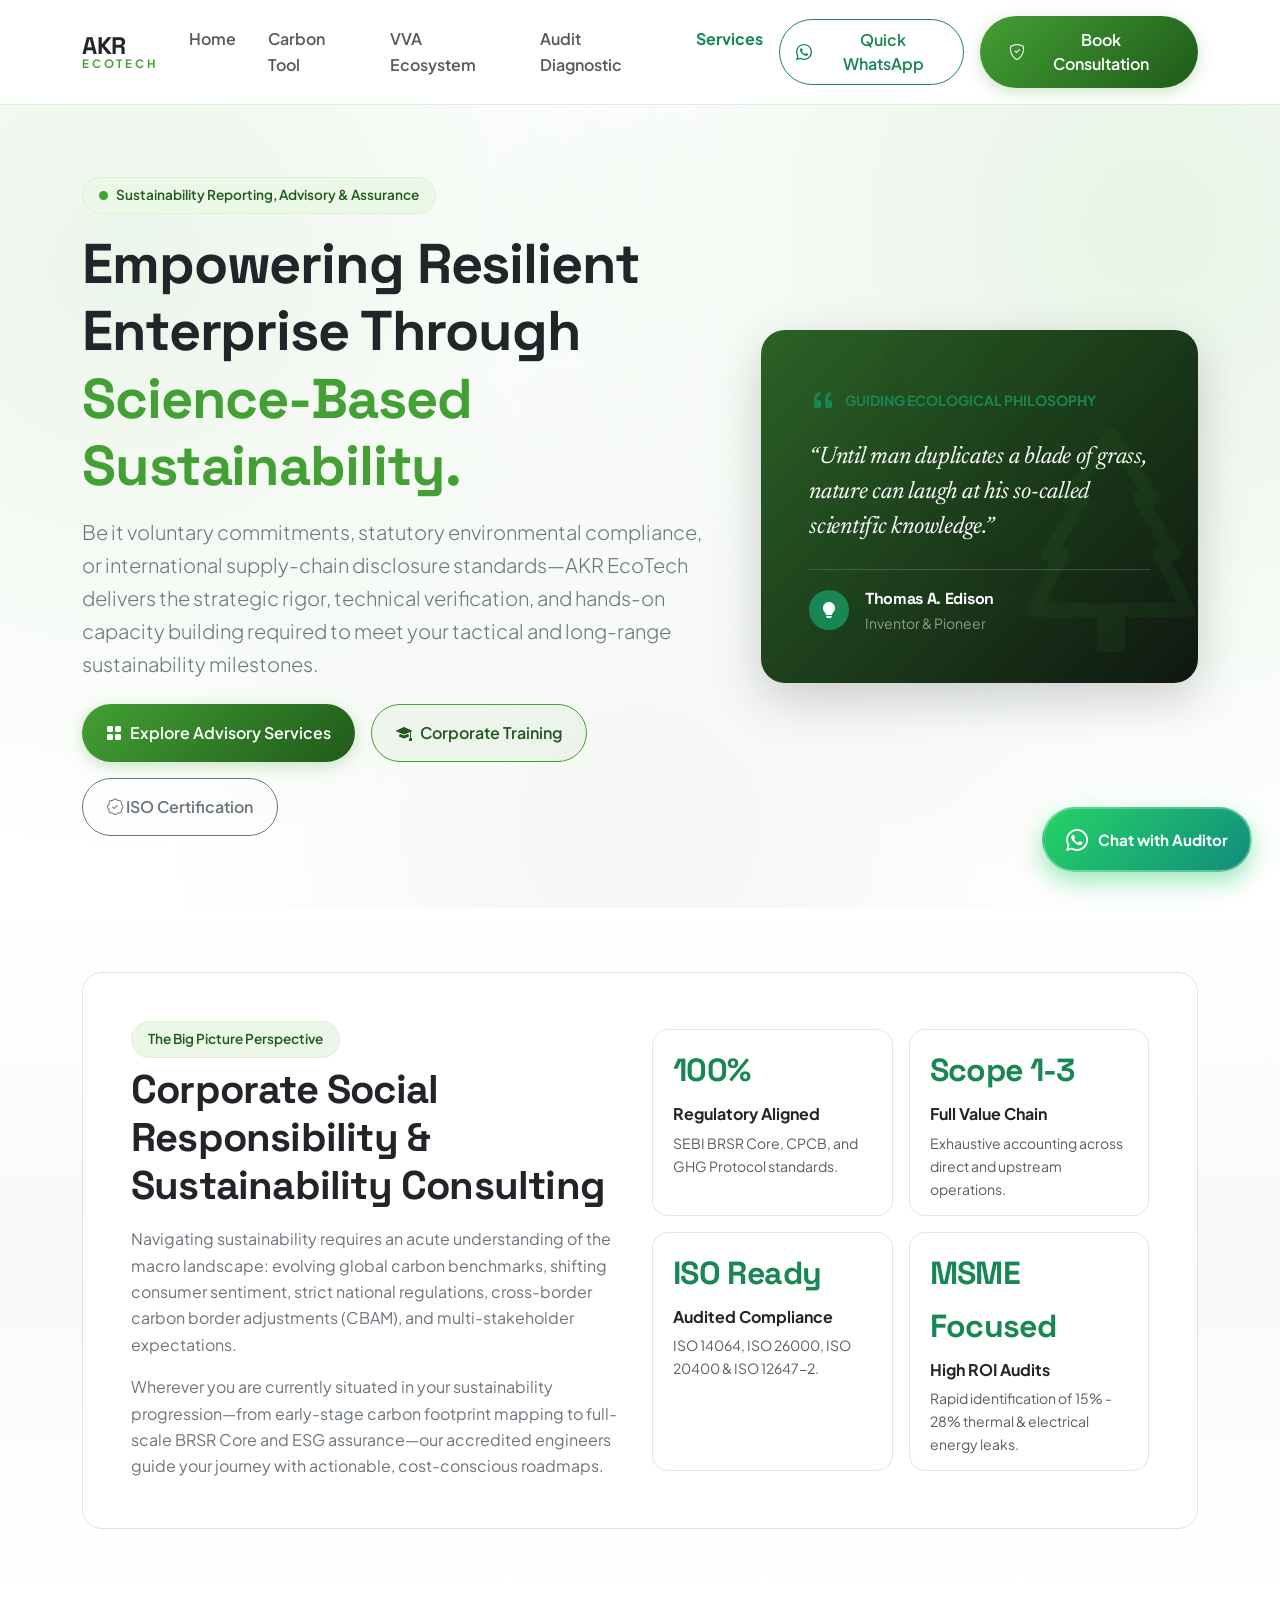
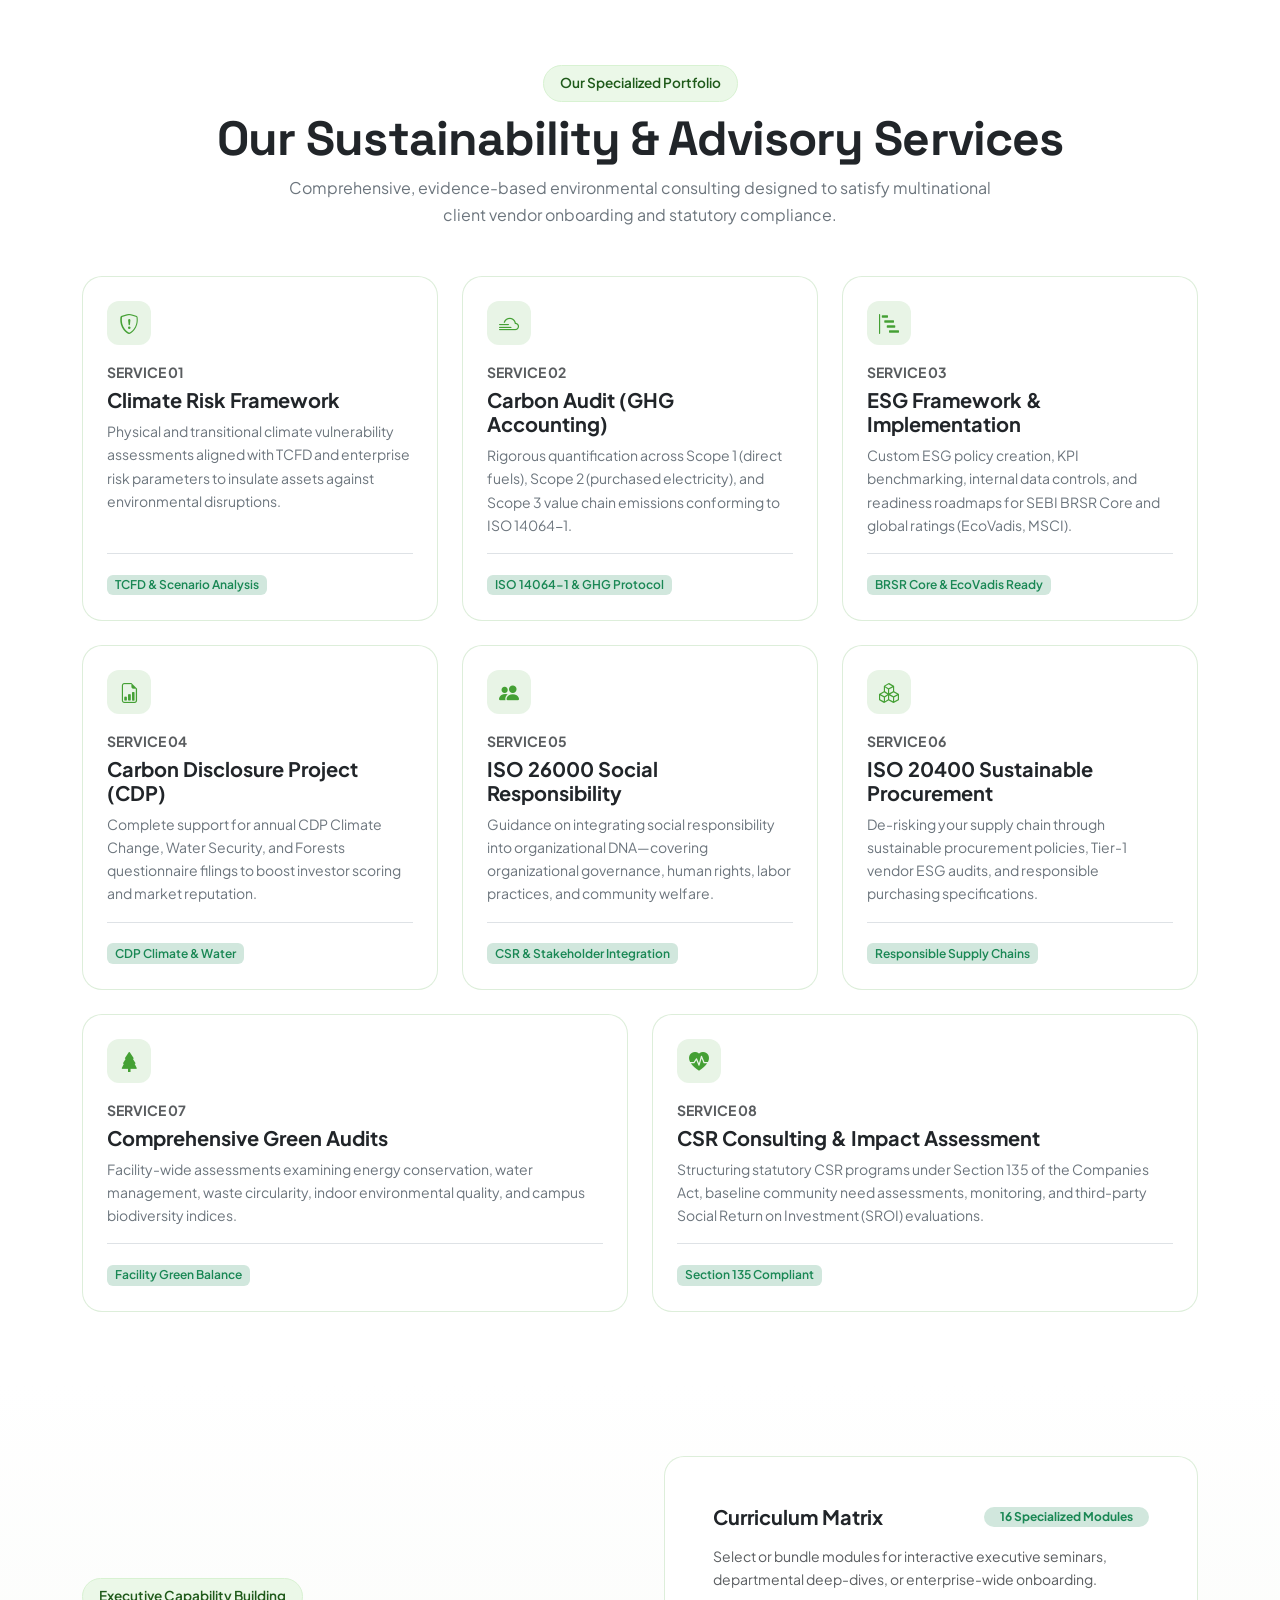
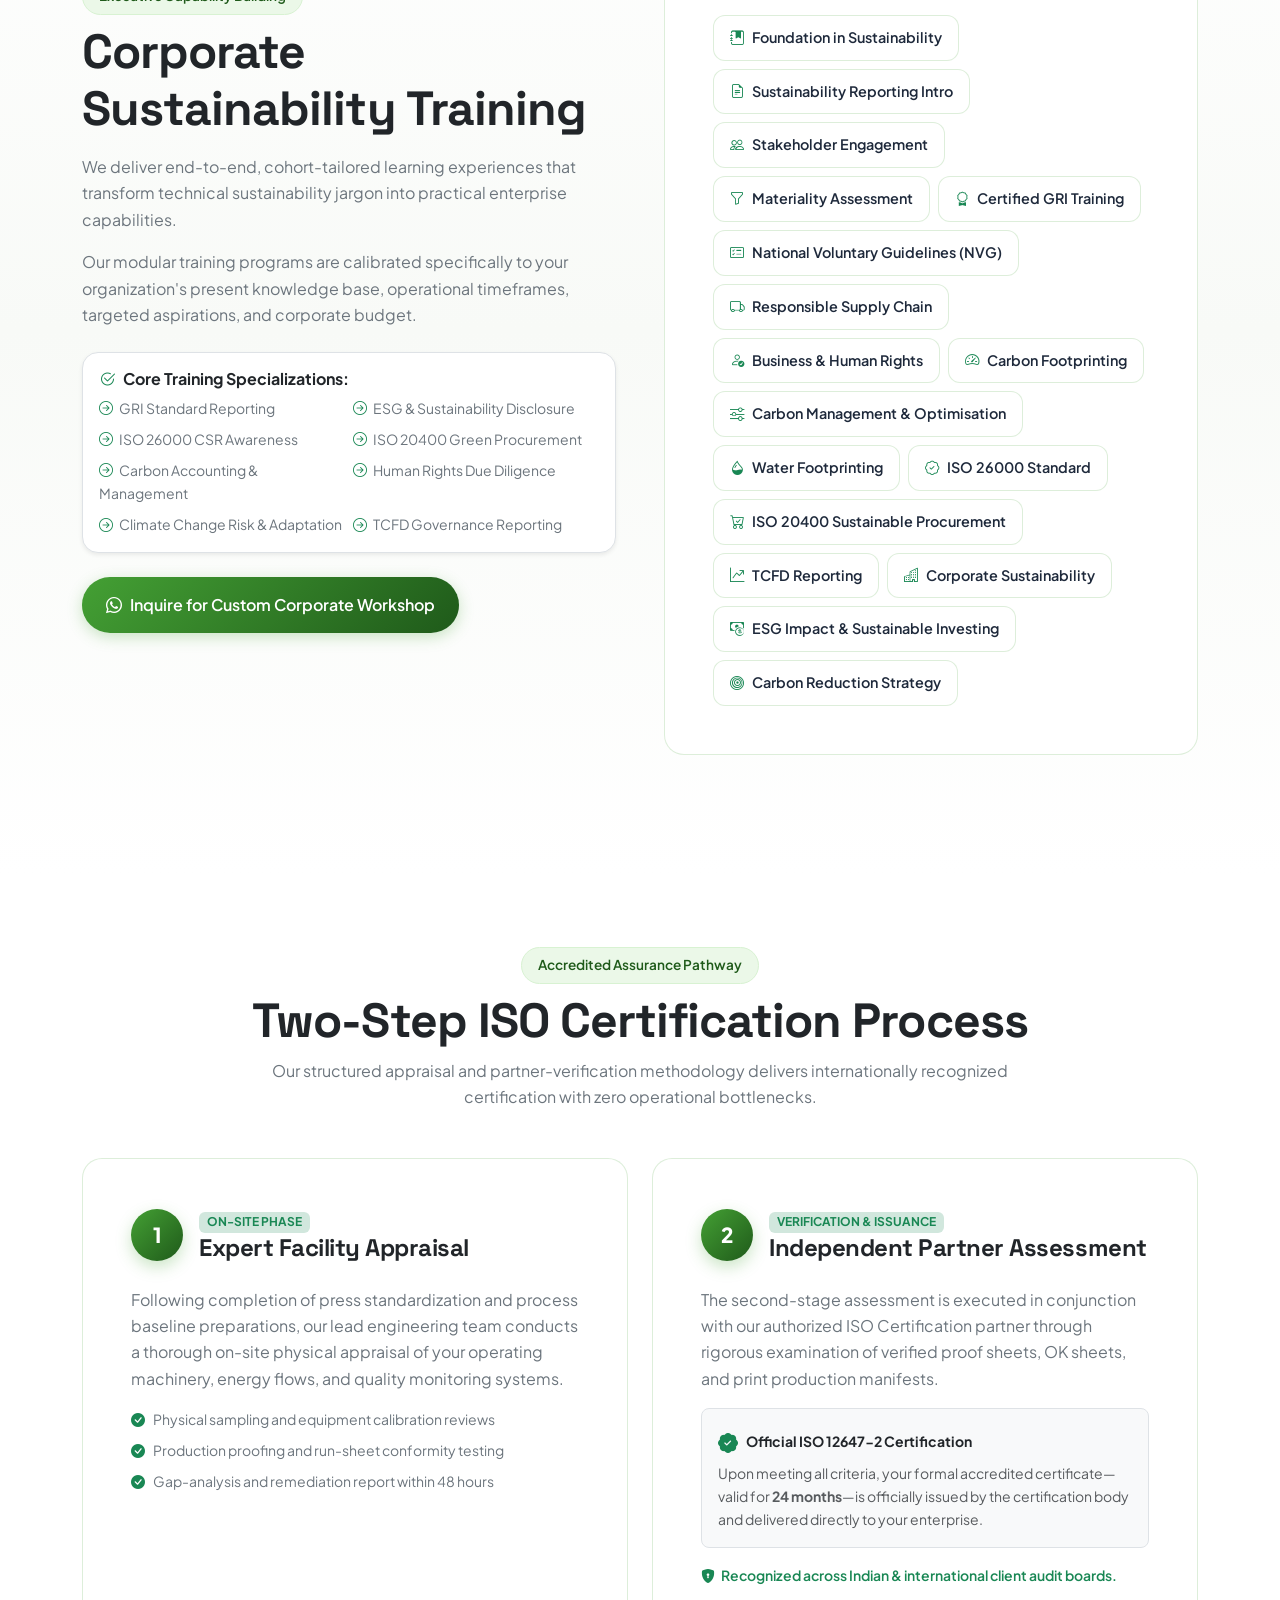
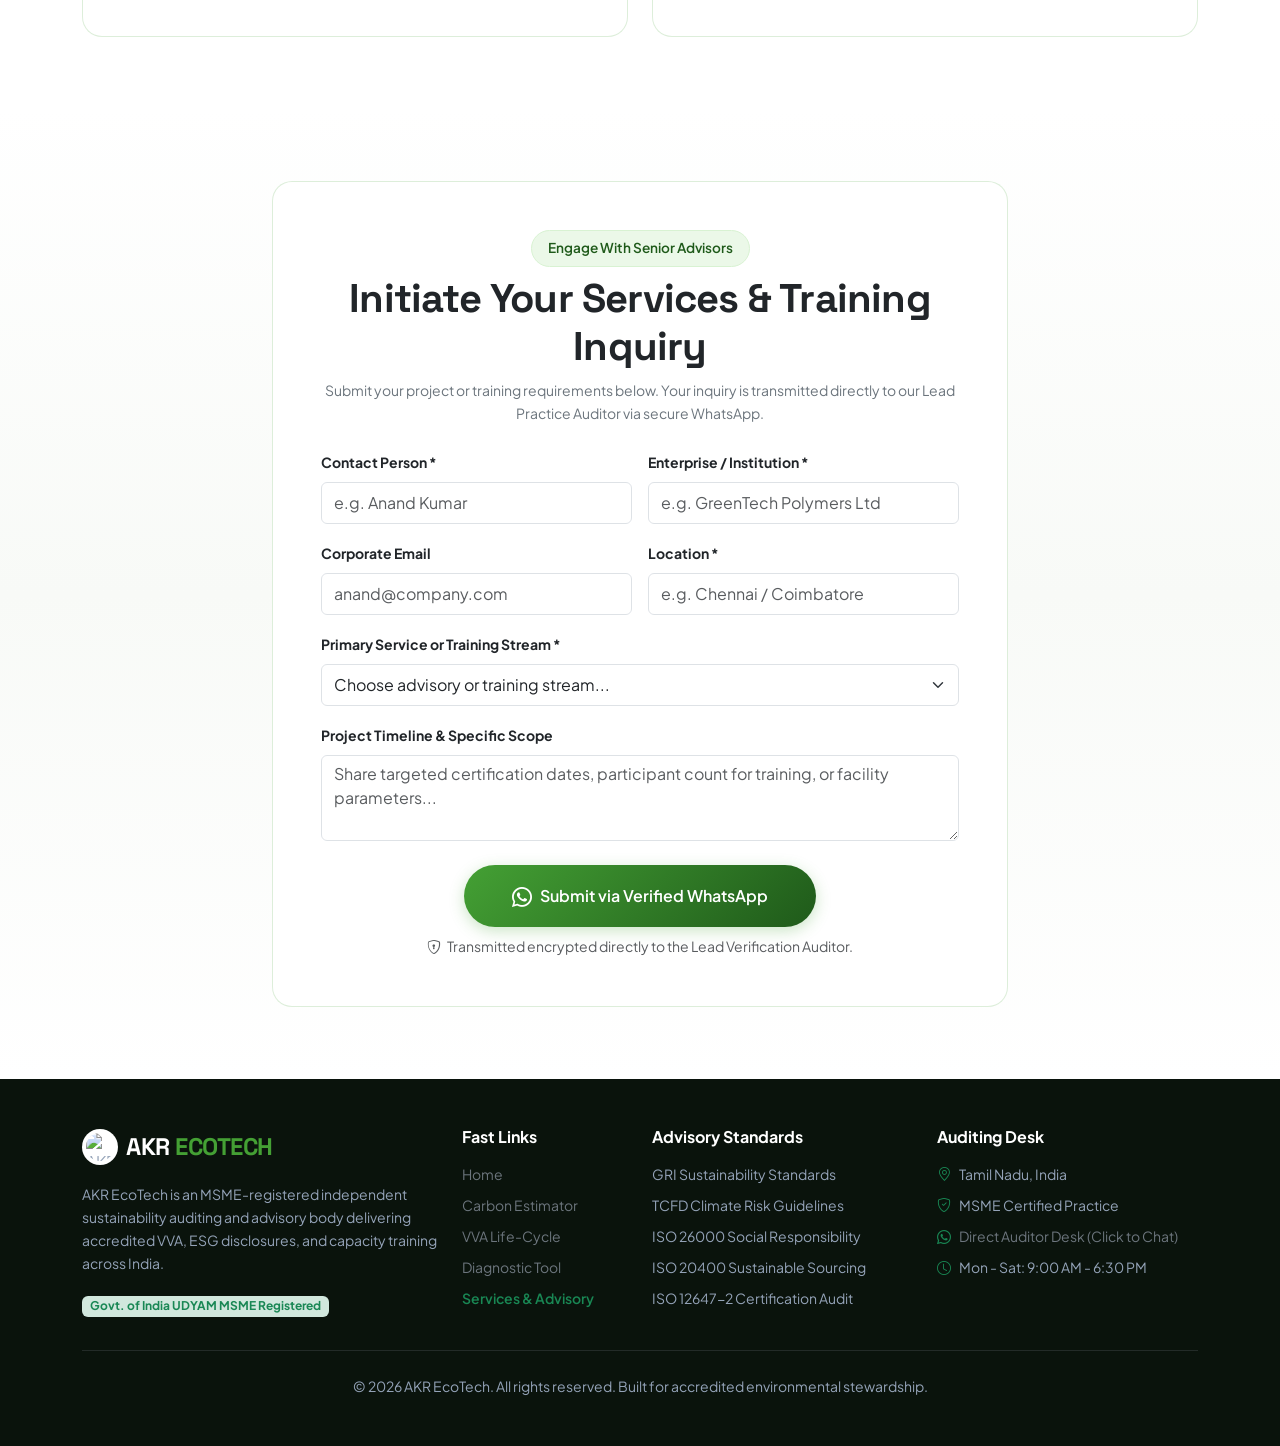
==== akr_ecotech_services_page.html @ 2fe2d29a "Add files via upload" ====
<!DOCTYPE html>
<html lang="en">
<head>
  <meta charset="UTF-8">
  <meta name="viewport" content="width=device-width, initial-scale=1.0">
  <title>Services & Advisory | AKR EcoTech - VVA, ESG, Sustainability & Training</title>
  <meta name="description" content="AKR EcoTech comprehensive sustainability reporting, ESG advisory, ISO 26000/20400, GHG accounting, executive sustainability training, and ISO certification audits.">

  <!-- External Fonts -->
  <link rel="preconnect" href="https://fonts.googleapis.com">
  <link rel="preconnect" href="https://fonts.gstatic.com" crossorigin>
  <link href="https://fonts.googleapis.com/css2?family=Plus+Jakarta+Sans:ital,wght@0,300;0,400;0,500;0,600;0,700;0,800;1,400&family=Space+Grotesk:wght@500;700&family=Newsreader:ital,opsz,wght@1,6..72,400;1,6..72,500&display=swap" rel="stylesheet">

  <!-- External Bootstrap 5.3 CDN -->
  <link rel="stylesheet" href="https://cdn.jsdelivr.net/npm/bootstrap@5.3.3/dist/css/bootstrap.min.css">
  
  <!-- External Bootstrap Icons CDN -->
  <link rel="stylesheet" href="https://cdn.jsdelivr.net/npm/bootstrap-icons@1.11.3/font/bootstrap-icons.min.css">

  <!-- Shared External Stylesheet -->
  <link rel="stylesheet" href="./style.css">
</head>
<body>

  <nav class="navbar navbar-expand-lg sticky-top navbar-glass py-3">
    <div class="container">
      <a class="navbar-brand d-flex align-items-center gap-2" href="index.html">
        <//img 
          src="./images/AKREcoTechLogo.jpeg" 
          alt="AKR EcoTech Logo" 
          width="44" 
          height="44" 
          class="brand-logo-img" 
          style="width: 44px !important; height: 44px !important; max-width: 44px !important; max-height: 44px !important; object-fit: contain !important;"
          onerror="this.onerror=null; this.src='AKREcoTechLogo.jpeg'; if(!this.src.includes('logo')) this.src='logo.jpg';"
        >
        <div class="d-flex flex-column lh-1">
          <span class="fw-bold fs-4 font-display text-dark" style="letter-spacing: -0.02em;">AKR</span>
          <span class="fw-bold text-success" style="font-size: 0.72rem; letter-spacing: 0.24em; color: var(--eco-green) !important;">ECOTECH</span>
        </div>
      </a>

      <button class="navbar-toggler border-0 shadow-none" type="button" data-bs-toggle="collapse" data-bs-target="#navMenu">
        <i class="bi bi-list fs-2 text-dark"></i>
      </button>

      <div class="collapse navbar-collapse" id="navMenu">
        <ul class="navbar-nav mx-auto mb-2 mb-lg-0 fw-semibold">
          <li class="nav-item"><a class="nav-link px-3" href="index.html">Home</a></li>
          <li class="nav-item"><a class="nav-link px-3" href="index.html#calculator">Carbon Tool</a></li>
          <li class="nav-item"><a class="nav-link px-3" href="index.html#vva-journey">VVA Ecosystem</a></li>
          <li class="nav-item"><a class="nav-link px-3" href="index.html#diagnostic">Audit Diagnostic</a></li>
          <li class="nav-item"><a class="nav-link px-3 text-success fw-bold active" href="services.html">Services</a></li>
        </ul>
        <div class="d-flex align-items-center gap-3">
          <button type="button" onclick="triggerDirectWhatsApp('Services Navbar Button')" class="btn btn-outline-success rounded-pill px-3 py-2 fw-semibold d-inline-flex align-items-center gap-2">
            <i class="bi bi-whatsapp"></i> Quick WhatsApp
          </button>
          <a href="#services-inquiry" class="btn btn-eco-primary">
            <i class="bi bi-shield-check"></i> Book Consultation
          </a>
        </div>
      </div>
    </div>
  </nav>

  <button type="button" class="whatsapp-floating-btn" onclick="triggerDirectWhatsApp('Services Page Floating Button')" aria-label="Chat with AKR EcoTech on WhatsApp">
    <i class="bi bi-whatsapp"></i>
    <span>Chat with Auditor</span>
  </button>

  <header class="hero-glow-bg py-5">
    <div class="container py-4">
      <div class="row align-items-center g-5">
        <div class="col-lg-7">
          <div class="badge-pill-eco mb-3">
            <span class="pulse-dot"></span> Sustainability Reporting, Advisory & Assurance
          </div>
          <h1 class="display-4 fw-bold text-dark mb-3">
            Empowering Resilient Enterprise Through <span style="color: var(--eco-green);">Science-Based Sustainability.</span>
          </h1>
          <p class="lead text-secondary mb-4">
            Be it voluntary commitments, statutory environmental compliance, or international supply-chain disclosure standards—AKR EcoTech delivers the strategic rigor, technical verification, and hands-on capacity building required to meet your tactical and long-range sustainability milestones.
          </p>

          <div class="d-flex flex-wrap gap-3">
            <a href="#core-services" class="btn btn-eco-primary py-3 px-4">
              <i class="bi bi-grid-fill"></i> Explore Advisory Services
            </a>
            <a href="#training-academy" class="btn btn-eco-outline py-3 px-4">
              <i class="bi bi-mortarboard-fill"></i> Corporate Training
            </a>
            <a href="#iso-certification" class="btn btn-outline-secondary rounded-pill py-3 px-4 fw-semibold">
              <i class="bi bi-patch-check"></i> ISO Certification
            </a>
          </div>
        </div>

        <div class="col-lg-5">
          <div class="quote-banner p-4 p-md-5 text-white shadow-lg">
            <i class="bi bi-tree quote-leaf-decoration"></i>
            <div class="d-flex align-items-center gap-2 text-success mb-3 fw-bold small text-uppercase tracking-wider">
              <i class="bi bi-quote fs-3 text-success"></i> Guiding Ecological Philosophy
            </div>
            <p class="quote-text fs-4 mb-4 text-white">
              “Until man duplicates a blade of grass, nature can laugh at his so-called scientific knowledge.”
            </p>
            <div class="d-flex align-items-center gap-3 border-top border-secondary border-opacity-50 pt-3">
              <div class="bg-success text-white rounded-circle d-flex align-items-center justify-content-center" style="width: 40px; height: 40px;">
                <i class="bi bi-lightbulb-fill"></i>
              </div>
              <div>
                <div class="fw-bold font-display text-white">Thomas A. Edison</div>
                <div class="small text-white-50">Inventor & Pioneer</div>
              </div>
            </div>
          </div>
        </div>
      </div>
    </div>
  </header>

  <section class="py-5 section-glow-subtle">
    <div class="container py-lg-3">
      <div class="glass-card p-4 p-md-5 border">
        <div class="row align-items-center g-4">
          <div class="col-lg-6">
            <div class="badge-pill-eco mb-2">The Big Picture Perspective</div>
            <h2 class="display-6 fw-bold text-dark mb-3">
              Corporate Social Responsibility & Sustainability Consulting
            </h2>
            <p class="text-secondary mb-3">
              Navigating sustainability requires an acute understanding of the macro landscape: evolving global carbon benchmarks, shifting consumer sentiment, strict national regulations, cross-border carbon border adjustments (CBAM), and multi-stakeholder expectations.
            </p>
            <p class="text-secondary mb-0">
              Wherever you are currently situated in your sustainability progression—from early-stage carbon footprint mapping to full-scale BRSR Core and ESG assurance—our accredited engineers guide your journey with actionable, cost-conscious roadmaps.
            </p>
          </div>
          <div class="col-lg-6">
            <div class="row g-3">
              <div class="col-sm-6">
                <div class="hero-stat-badge h-100">
                  <div class="fs-2 fw-bold text-success font-display mb-1">100%</div>
                  <div class="fw-bold text-dark mb-1">Regulatory Aligned</div>
                  <div class="small text-muted">SEBI BRSR Core, CPCB, and GHG Protocol standards.</div>
                </div>
              </div>
              <div class="col-sm-6">
                <div class="hero-stat-badge h-100">
                  <div class="fs-2 fw-bold text-success font-display mb-1">Scope 1-3</div>
                  <div class="fw-bold text-dark mb-1">Full Value Chain</div>
                  <div class="small text-muted">Exhaustive accounting across direct and upstream operations.</div>
                </div>
              </div>
              <div class="col-sm-6">
                <div class="hero-stat-badge h-100">
                  <div class="fs-2 fw-bold text-success font-display mb-1">ISO Ready</div>
                  <div class="fw-bold text-dark mb-1">Audited Compliance</div>
                  <div class="small text-muted">ISO 14064, ISO 26000, ISO 20400 & ISO 12647-2.</div>
                </div>
              </div>
              <div class="col-sm-6">
                <div class="hero-stat-badge h-100">
                  <div class="fs-2 fw-bold text-success font-display mb-1">MSME Focused</div>
                  <div class="fw-bold text-dark mb-1">High ROI Audits</div>
                  <div class="small text-muted">Rapid identification of 15% - 28% thermal & electrical energy leaks.</div>
                </div>
              </div>
            </div>
          </div>
        </div>
      </div>
    </div>
  </section>

  <section id="core-services" class="py-5">
    <div class="container py-lg-4">
      <div class="text-center max-w-2xl mx-auto mb-5">
        <div class="badge-pill-eco mb-2">Our Specialized Portfolio</div>
        <h2 class="display-5 fw-bold text-dark">Our Sustainability & Advisory Services</h2>
        <p class="text-secondary col-lg-8 mx-auto">
          Comprehensive, evidence-based environmental consulting designed to satisfy multinational client vendor onboarding and statutory compliance.
        </p>
      </div>

      <div class="row g-4">
        <!-- 1. Climate Risk Framework -->
        <div class="col-md-6 col-lg-4">
          <div class="service-card-premium p-4 h-100 d-flex flex-column">
            <div class="tab-icon mb-3"><i class="bi bi-shield-exclamation"></i></div>
            <div class="text-muted small fw-bold mb-1">SERVICE 01</div>
            <h5 class="fw-bold text-dark mb-2">Climate Risk Framework</h5>
            <p class="small text-secondary flex-grow-1">
              Physical and transitional climate vulnerability assessments aligned with TCFD and enterprise risk parameters to insulate assets against environmental disruptions.
            </p>
            <div class="pt-3 border-top mt-auto">
              <span class="badge bg-success-subtle text-success small fw-semibold">TCFD & Scenario Analysis</span>
            </div>
          </div>
        </div>

        <!-- 2. Carbon Audit (GHG Accounting) -->
        <div class="col-md-6 col-lg-4">
          <div class="service-card-premium p-4 h-100 d-flex flex-column">
            <div class="tab-icon mb-3"><i class="bi bi-cloud-fog2"></i></div>
            <div class="text-muted small fw-bold mb-1">SERVICE 02</div>
            <h5 class="fw-bold text-dark mb-2">Carbon Audit (GHG Accounting)</h5>
            <p class="small text-secondary flex-grow-1">
              Rigorous quantification across Scope 1 (direct fuels), Scope 2 (purchased electricity), and Scope 3 value chain emissions conforming to ISO 14064-1.
            </p>
            <div class="pt-3 border-top mt-auto">
              <span class="badge bg-success-subtle text-success small fw-semibold">ISO 14064-1 & GHG Protocol</span>
            </div>
          </div>
        </div>

        <!-- 3. Advisory on ESG Framework & Implementation -->
        <div class="col-md-6 col-lg-4">
          <div class="service-card-premium p-4 h-100 d-flex flex-column">
            <div class="tab-icon mb-3"><i class="bi bi-bar-chart-steps"></i></div>
            <div class="text-muted small fw-bold mb-1">SERVICE 03</div>
            <h5 class="fw-bold text-dark mb-2">ESG Framework & Implementation</h5>
            <p class="small text-secondary flex-grow-1">
              Custom ESG policy creation, KPI benchmarking, internal data controls, and readiness roadmaps for SEBI BRSR Core and global ratings (EcoVadis, MSCI).
            </p>
            <div class="pt-3 border-top mt-auto">
              <span class="badge bg-success-subtle text-success small fw-semibold">BRSR Core & EcoVadis Ready</span>
            </div>
          </div>
        </div>

        <!-- 4. Advisory on Carbon Disclosure Projects (CDP) -->
        <div class="col-md-6 col-lg-4">
          <div class="service-card-premium p-4 h-100 d-flex flex-column">
            <div class="tab-icon mb-3"><i class="bi bi-file-earmark-bar-graph"></i></div>
            <div class="text-muted small fw-bold mb-1">SERVICE 04</div>
            <h5 class="fw-bold text-dark mb-2">Carbon Disclosure Project (CDP)</h5>
            <p class="small text-secondary flex-grow-1">
              Complete support for annual CDP Climate Change, Water Security, and Forests questionnaire filings to boost investor scoring and market reputation.
            </p>
            <div class="pt-3 border-top mt-auto">
              <span class="badge bg-success-subtle text-success small fw-semibold">CDP Climate & Water</span>
            </div>
          </div>
        </div>

        <!-- 5. Advisory on ISO 26000 Implementation -->
        <div class="col-md-6 col-lg-4">
          <div class="service-card-premium p-4 h-100 d-flex flex-column">
            <div class="tab-icon mb-3"><i class="bi bi-people-fill"></i></div>
            <div class="text-muted small fw-bold mb-1">SERVICE 05</div>
            <h5 class="fw-bold text-dark mb-2">ISO 26000 Social Responsibility</h5>
            <p class="small text-secondary flex-grow-1">
              Guidance on integrating social responsibility into organizational DNA—covering organizational governance, human rights, labor practices, and community welfare.
            </p>
            <div class="pt-3 border-top mt-auto">
              <span class="badge bg-success-subtle text-success small fw-semibold">CSR & Stakeholder Integration</span>
            </div>
          </div>
        </div>

        <!-- 6. Advisory on ISO 20400 (Sustainable Procurement) -->
        <div class="col-md-6 col-lg-4">
          <div class="service-card-premium p-4 h-100 d-flex flex-column">
            <div class="tab-icon mb-3"><i class="bi bi-boxes"></i></div>
            <div class="text-muted small fw-bold mb-1">SERVICE 06</div>
            <h5 class="fw-bold text-dark mb-2">ISO 20400 Sustainable Procurement</h5>
            <p class="small text-secondary flex-grow-1">
              De-risking your supply chain through sustainable procurement policies, Tier-1 vendor ESG audits, and responsible purchasing specifications.
            </p>
            <div class="pt-3 border-top mt-auto">
              <span class="badge bg-success-subtle text-success small fw-semibold">Responsible Supply Chains</span>
            </div>
          </div>
        </div>

        <!-- 7. Green Audits -->
        <div class="col-md-6 col-lg-6">
          <div class="service-card-premium p-4 h-100 d-flex flex-column">
            <div class="tab-icon mb-3"><i class="bi bi-tree-fill"></i></div>
            <div class="text-muted small fw-bold mb-1">SERVICE 07</div>
            <h5 class="fw-bold text-dark mb-2">Comprehensive Green Audits</h5>
            <p class="small text-secondary flex-grow-1">
              Facility-wide assessments examining energy conservation, water management, waste circularity, indoor environmental quality, and campus biodiversity indices.
            </p>
            <div class="pt-3 border-top mt-auto">
              <span class="badge bg-success-subtle text-success small fw-semibold">Facility Green Balance</span>
            </div>
          </div>
        </div>

        <!-- 8. CSR Consulting and Advisory -->
        <div class="col-md-6 col-lg-6">
          <div class="service-card-premium p-4 h-100 d-flex flex-column">
            <div class="tab-icon mb-3"><i class="bi bi-heart-pulse-fill"></i></div>
            <div class="text-muted small fw-bold mb-1">SERVICE 08</div>
            <h5 class="fw-bold text-dark mb-2">CSR Consulting & Impact Assessment</h5>
            <p class="small text-secondary flex-grow-1">
              Structuring statutory CSR programs under Section 135 of the Companies Act, baseline community need assessments, monitoring, and third-party Social Return on Investment (SROI) evaluations.
            </p>
            <div class="pt-3 border-top mt-auto">
              <span class="badge bg-success-subtle text-success small fw-semibold">Section 135 Compliant</span>
            </div>
          </div>
        </div>
      </div>
    </div>
  </section>

  <section id="training-academy" class="py-5 section-glow-subtle">
    <div class="container py-lg-4">
      <div class="row g-5 align-items-center mb-5">
        <div class="col-lg-6">
          <div class="badge-pill-eco mb-2">Executive Capability Building</div>
          <h2 class="display-5 fw-bold text-dark mb-3">Corporate Sustainability Training</h2>
          <p class="text-secondary mb-3">
            We deliver end-to-end, cohort-tailored learning experiences that transform technical sustainability jargon into practical enterprise capabilities. 
          </p>
          <p class="text-secondary mb-4">
            Our modular training programs are calibrated specifically to your organization's present knowledge base, operational timeframes, targeted aspirations, and corporate budget.
          </p>

          <div class="p-3 bg-white rounded-4 border shadow-sm mb-4">
            <h6 class="fw-bold text-dark mb-2"><i class="bi bi-check2-circle text-success me-2"></i>Core Training Specializations:</h6>
            <ul class="list-unstyled row g-2 small text-secondary mb-0">
              <li class="col-sm-6"><i class="bi bi-arrow-right-circle text-success me-1"></i> GRI Standard Reporting</li>
              <li class="col-sm-6"><i class="bi bi-arrow-right-circle text-success me-1"></i> ESG & Sustainability Disclosure</li>
              <li class="col-sm-6"><i class="bi bi-arrow-right-circle text-success me-1"></i> ISO 26000 CSR Awareness</li>
              <li class="col-sm-6"><i class="bi bi-arrow-right-circle text-success me-1"></i> ISO 20400 Green Procurement</li>
              <li class="col-sm-6"><i class="bi bi-arrow-right-circle text-success me-1"></i> Carbon Accounting & Management</li>
              <li class="col-sm-6"><i class="bi bi-arrow-right-circle text-success me-1"></i> Human Rights Due Diligence</li>
              <li class="col-sm-6"><i class="bi bi-arrow-right-circle text-success me-1"></i> Climate Change Risk & Adaptation</li>
              <li class="col-sm-6"><i class="bi bi-arrow-right-circle text-success me-1"></i> TCFD Governance Reporting</li>
            </ul>
          </div>

          <button onclick="requestCustomTraining()" class="btn btn-eco-primary py-3 px-4">
            <i class="bi bi-whatsapp"></i> Inquire for Custom Corporate Workshop
          </button>
        </div>

        <div class="col-lg-6">
          <div class="glass-card p-4 p-md-5">
            <div class="d-flex justify-content-between align-items-center mb-3">
              <h5 class="fw-bold text-dark mb-0">Curriculum Matrix</h5>
              <span class="badge bg-success-subtle text-success rounded-pill px-3 py-1">16 Specialized Modules</span>
            </div>
            <p class="small text-muted mb-4">
              Select or bundle modules for interactive executive seminars, departmental deep-dives, or enterprise-wide onboarding.
            </p>

            <div class="d-flex flex-wrap gap-2">
              <div class="curriculum-pill"><i class="bi bi-journal-bookmark-fill text-success"></i> Foundation in Sustainability</div>
              <div class="curriculum-pill"><i class="bi bi-file-earmark-text text-success"></i> Sustainability Reporting Intro</div>
              <div class="curriculum-pill"><i class="bi bi-people text-success"></i> Stakeholder Engagement</div>
              <div class="curriculum-pill"><i class="bi bi-funnel text-success"></i> Materiality Assessment</div>
              <div class="curriculum-pill"><i class="bi bi-award text-success"></i> Certified GRI Training</div>
              <div class="curriculum-pill"><i class="bi bi-card-checklist text-success"></i> National Voluntary Guidelines (NVG)</div>
              <div class="curriculum-pill"><i class="bi bi-truck text-success"></i> Responsible Supply Chain</div>
              <div class="curriculum-pill"><i class="bi bi-person-check text-success"></i> Business & Human Rights</div>
              <div class="curriculum-pill"><i class="bi bi-speedometer2 text-success"></i> Carbon Footprinting</div>
              <div class="curriculum-pill"><i class="bi bi-sliders text-success"></i> Carbon Management & Optimisation</div>
              <div class="curriculum-pill"><i class="bi bi-droplet-half text-success"></i> Water Footprinting</div>
              <div class="curriculum-pill"><i class="bi bi-patch-check text-success"></i> ISO 26000 Standard</div>
              <div class="curriculum-pill"><i class="bi bi-cart-check text-success"></i> ISO 20400 Sustainable Procurement</div>
              <div class="curriculum-pill"><i class="bi bi-graph-up-arrow text-success"></i> TCFD Reporting</div>
              <div class="curriculum-pill"><i class="bi bi-buildings text-success"></i> Corporate Sustainability</div>
              <div class="curriculum-pill"><i class="bi bi-cash-coin text-success"></i> ESG Impact & Sustainable Investing</div>
              <div class="curriculum-pill"><i class="bi bi-bullseye text-success"></i> Carbon Reduction Strategy</div>
            </div>
          </div>
        </div>
      </div>
    </div>
  </section>

  <section id="iso-certification" class="py-5">
    <div class="container py-lg-4">
      <div class="text-center max-w-2xl mx-auto mb-5">
        <div class="badge-pill-eco mb-2">Accredited Assurance Pathway</div>
        <h2 class="display-5 fw-bold text-dark">Two-Step ISO Certification Process</h2>
        <p class="text-secondary col-lg-8 mx-auto">
          Our structured appraisal and partner-verification methodology delivers internationally recognized certification with zero operational bottlenecks.
        </p>
      </div>

      <div class="row g-4">
        <!-- Step 1 -->
        <div class="col-lg-6">
          <div class="glass-card p-4 p-md-5 h-100 position-relative">
            <div class="d-flex align-items-center gap-3 mb-4">
              <div class="step-number-circle">1</div>
              <div>
                <span class="badge bg-success-subtle text-success small fw-bold">ON-SITE PHASE</span>
                <h4 class="fw-bold text-dark mb-0">Expert Facility Appraisal</h4>
              </div>
            </div>
            <p class="text-secondary mb-3">
              Following completion of press standardization and process baseline preparations, our lead engineering team conducts a thorough on-site physical appraisal of your operating machinery, energy flows, and quality monitoring systems.
            </p>
            <ul class="list-unstyled small text-secondary mb-0">
              <li class="mb-2 d-flex align-items-center gap-2"><i class="bi bi-check-circle-fill text-success"></i> Physical sampling and equipment calibration reviews</li>
              <li class="mb-2 d-flex align-items-center gap-2"><i class="bi bi-check-circle-fill text-success"></i> Production proofing and run-sheet conformity testing</li>
              <li class="d-flex align-items-center gap-2"><i class="bi bi-check-circle-fill text-success"></i> Gap-analysis and remediation report within 48 hours</li>
            </ul>
          </div>
        </div>

        <!-- Step 2 -->
        <div class="col-lg-6">
          <div class="glass-card p-4 p-md-5 h-100 position-relative">
            <div class="d-flex align-items-center gap-3 mb-4">
              <div class="step-number-circle">2</div>
              <div>
                <span class="badge bg-success-subtle text-success small fw-bold">VERIFICATION & ISSUANCE</span>
                <h4 class="fw-bold text-dark mb-0">Independent Partner Assessment</h4>
              </div>
            </div>
            <p class="text-secondary mb-3">
              The second-stage assessment is executed in conjunction with our authorized ISO Certification partner through rigorous examination of verified proof sheets, OK sheets, and print production manifests.
            </p>
            <div class="p-3 bg-light rounded-3 border mb-3">
              <div class="d-flex align-items-center gap-2 text-dark fw-bold small mb-1">
                <i class="bi bi-patch-check-fill text-success fs-5"></i>
                Official ISO 12647-2 Certification
              </div>
              <div class="small text-muted">
                Upon meeting all criteria, your formal accredited certificate—valid for <strong>24 months</strong>—is officially issued by the certification body and delivered directly to your enterprise.
              </div>
            </div>
            <div class="small text-success fw-semibold">
              <i class="bi bi-shield-lock-fill me-1"></i> Recognized across Indian & international client audit boards.
            </div>
          </div>
        </div>
      </div>
    </div>
  </section>

  <section id="services-inquiry" class="py-5 section-glow-subtle">
    <div class="container py-lg-4">
      <div class="row justify-content-center">
        <div class="col-lg-8">
          <div class="glass-card p-4 p-md-5">
            <div class="text-center mb-4">
              <div class="badge-pill-eco mb-2">Engage With Senior Advisors</div>
              <h2 class="display-6 fw-bold text-dark">Initiate Your Services & Training Inquiry</h2>
              <p class="text-secondary small">
                Submit your project or training requirements below. Your inquiry is transmitted directly to our Lead Practice Auditor via secure WhatsApp.
              </p>
            </div>

            <form id="servicesConsultationForm" onsubmit="handleServicesSubmission(event)">
              <div class="row g-3">
                <div class="col-md-6">
                  <label class="form-label small fw-bold text-dark">Contact Person *</label>
                  <input type="text" id="svcName" class="form-control py-2" placeholder="e.g. Anand Kumar" required>
                </div>
                <div class="col-md-6">
                  <label class="form-label small fw-bold text-dark">Enterprise / Institution *</label>
                  <input type="text" id="svcCompany" class="form-control py-2" placeholder="e.g. GreenTech Polymers Ltd" required>
                </div>
                <div class="col-md-6">
                  <label class="form-label small fw-bold text-dark">Corporate Email</label>
                  <input type="email" id="svcEmail" class="form-control py-2" placeholder="anand@company.com">
                </div>
                <div class="col-md-6">
                  <label class="form-label small fw-bold text-dark">Location *</label>
                  <input type="text" id="svcLocation" class="form-control py-2" placeholder="e.g. Chennai / Coimbatore" required>
                </div>
                <div class="col-12">
                  <label class="form-label small fw-bold text-dark">Primary Service or Training Stream *</label>
                  <select class="form-select py-2" id="svcCategory" required>
                    <option value="" selected disabled>Choose advisory or training stream...</option>
                    <option value="Climate Risk Framework (TCFD)">Climate Risk Framework (TCFD)</option>
                    <option value="Carbon Audit (GHG Accounting Scope 1-3)">Carbon Audit (GHG Accounting Scope 1-3)</option>
                    <option value="ESG Framework & Implementation (BRSR)">ESG Framework & Implementation (BRSR)</option>
                    <option value="Carbon Disclosure Projects (CDP)">Carbon Disclosure Projects (CDP)</option>
                    <option value="ISO 26000 CSR Advisory">ISO 26000 CSR Advisory</option>
                    <option value="ISO 20400 Sustainable Procurement">ISO 20400 Sustainable Procurement</option>
                    <option value="Comprehensive Green Audit">Comprehensive Green Audit</option>
                    <option value="CSR Consulting & SROI Assessment">CSR Consulting & SROI Assessment</option>
                    <option value="Corporate Sustainability Training Workshop">Corporate Sustainability Training Workshop</option>
                    <option value="ISO 12647-2 Certification Audit">ISO 12647-2 Certification Audit</option>
                  </select>
                </div>
                <div class="col-12">
                  <label class="form-label small fw-bold text-dark">Project Timeline & Specific Scope</label>
                  <textarea class="form-control" rows="3" id="svcNotes" placeholder="Share targeted certification dates, participant count for training, or facility parameters..."></textarea>
                </div>
                <div class="col-12 text-center mt-4">
                  <button type="submit" class="btn btn-eco-primary px-5 py-3">
                    <i class="bi bi-whatsapp fs-5"></i> Submit via Verified WhatsApp
                  </button>
                  <div class="small text-muted mt-2">
                    <i class="bi bi-shield-lock me-1"></i> Transmitted encrypted directly to the Lead Verification Auditor.
                  </div>
                </div>
              </div>
            </form>

            <div id="serviceSuccessAlert" class="alert alert-success d-none mt-4 text-center border-success" role="alert">
              <i class="bi bi-check-circle-fill me-2 fs-5"></i>
              <strong>Connecting to WhatsApp...</strong> Redirecting you now to our Lead Auditor with your pre-filled inquiry.
            </div>
          </div>
        </div>
      </div>
    </div>
  </section>

  <footer class="py-5" style="background-color: var(--eco-dark); color: #94A3B8;">
    <div class="container">
      <div class="row g-4 mb-4">
        <div class="col-lg-4 col-md-6">
          <div class="d-flex align-items-center gap-2 mb-3">
            <img 
              src="./images/AKREcoTechLogo.jpeg" 
              alt="AKR EcoTech Logo" 
              width="36" 
              height="36" 
              class="brand-logo-img rounded-circle bg-white p-1" 
              style="width: 36px !important; height: 36px !important; object-fit: contain !important;"
              onerror="this.onerror=null; this.src='AKREcoTechLogo.jpeg'; if(!this.src.includes('logo')) this.src='logo.jpg';"
            >
            <span class="fs-4 fw-bold font-display text-white">AKR <span style="color: var(--eco-green);">ECOTECH</span></span>
          </div>
          <p class="small mb-3">
            AKR EcoTech is an MSME-registered independent sustainability auditing and advisory body delivering accredited VVA, ESG disclosures, and capacity training across India.
          </p>
          <span class="badge bg-success-subtle text-success small">Govt. of India UDYAM MSME Registered</span>
        </div>

        <div class="col-lg-2 col-md-6">
          <h6 class="text-white fw-bold mb-3">Fast Links</h6>
          <ul class="list-unstyled small">
            <li class="mb-2"><a href="index.html" class="text-decoration-none text-secondary">Home</a></li>
            <li class="mb-2"><a href="index.html#calculator" class="text-decoration-none text-secondary">Carbon Estimator</a></li>
            <li class="mb-2"><a href="index.html#vva-journey" class="text-decoration-none text-secondary">VVA Life-Cycle</a></li>
            <li class="mb-2"><a href="index.html#diagnostic" class="text-decoration-none text-secondary">Diagnostic Tool</a></li>
            <li class="mb-2"><a href="services.html" class="text-decoration-none text-success fw-semibold">Services & Advisory</a></li>
          </ul>
        </div>

        <div class="col-lg-3 col-md-6">
          <h6 class="text-white fw-bold mb-3">Advisory Standards</h6>
          <ul class="list-unstyled small">
            <li class="mb-2">GRI Sustainability Standards</li>
            <li class="mb-2">TCFD Climate Risk Guidelines</li>
            <li class="mb-2">ISO 26000 Social Responsibility</li>
            <li class="mb-2">ISO 20400 Sustainable Sourcing</li>
            <li class="mb-2">ISO 12647-2 Certification Audit</li>
          </ul>
        </div>

        <div class="col-lg-3 col-md-6">
          <h6 class="text-white fw-bold mb-3">Auditing Desk</h6>
          <ul class="list-unstyled small">
            <li class="d-flex gap-2 mb-2"><i class="bi bi-geo-alt text-success"></i> Tamil Nadu, India</li>
            <li class="d-flex gap-2 mb-2"><i class="bi bi-shield-check text-success"></i> MSME Certified Practice</li>
            <li class="d-flex gap-2 mb-2">
              <i class="bi bi-whatsapp text-success"></i> 
              <a href="javascript:void(0)" onclick="triggerDirectWhatsApp('Services Footer Link')" class="text-secondary text-decoration-none">
                Direct Auditor Desk (Click to Chat)
              </a>
            </li>
            <li class="d-flex gap-2"><i class="bi bi-clock text-success"></i> Mon - Sat: 9:00 AM - 6:30 PM</li>
          </ul>
        </div>
      </div>

      <div class="border-top border-secondary border-opacity-25 pt-4 text-center small">
        <p class="mb-0">&copy; <span id="currentYear"></span> AKR EcoTech. All rights reserved. Built for accredited environmental stewardship.</p>
      </div>
    </div>
  </footer>

  <!-- Bootstrap 5.3 JS Bundle CDN -->
  <script src="https://cdn.jsdelivr.net/npm/bootstrap@5.3.3/dist/js/bootstrap.bundle.min.js"></script>

  <script>
    document.getElementById('currentYear').textContent = new Date().getFullYear();

    // Confidential WhatsApp Routing Engine (Base64 encoded)
    const _E = "OTE5NDQ0NTU1MjU0";
    function getAuditDeskRoute() {
      try {
        return window.atob(_E);
      } catch (err) {
        return "919444555254";
      }
    }

    function triggerDirectWhatsApp(source) {
      const target = getAuditDeskRoute();
      const message = `Hello AKR EcoTech, I am reaching out from your Services page (${source}). I would like to consult with an advisor regarding your advisory, training, or certification programs.`;
      const url = `https://wa.me/${target}?text=${encodeURIComponent(message)}`;
      window.open(url, '_blank');
    }

    function requestCustomTraining() {
      const target = getAuditDeskRoute();
      const message = `Hello AKR EcoTech, I would like to inquire about customized Corporate Sustainability Training modules (GRI, ISO 26000, Carbon Accounting, TCFD) for our organization.`;
      const url = `https://wa.me/${target}?text=${encodeURIComponent(message)}`;
      window.open(url, '_blank');
    }

    function handleServicesSubmission(event) {
      event.preventDefault();

      const name = document.getElementById('svcName').value.trim();
      const company = document.getElementById('svcCompany').value.trim();
      const email = document.getElementById('svcEmail').value.trim() || 'Not specified';
      const location = document.getElementById('svcLocation').value.trim();
      const category = document.getElementById('svcCategory').value;
      const notes = document.getElementById('svcNotes').value.trim() || 'None provided';

      const alertBox = document.getElementById('serviceSuccessAlert');
      alertBox.classList.remove('d-none');
      alertBox.scrollIntoView({ behavior: 'smooth', block: 'center' });

      const textMessage = 
`🌱 *NEW SERVICES & ADVISORY INQUIRY - AKR ECOTECH*
---------------------------------------
👤 *Contact Person:* ${name}
🏢 *Company / Institution:* ${company}
📍 *Location:* ${location}
📧 *Email:* ${email}
📋 *Service / Training Stream:* ${category}
📝 *Scope / Timeline:* ${notes}
---------------------------------------
_Sent via AKR EcoTech Services Portal_`;

      const target = getAuditDeskRoute();
      const whatsappUrl = `https://wa.me/${target}?text=${encodeURIComponent(textMessage)}`;

      setTimeout(() => {
        window.open(whatsappUrl, '_blank');
        document.getElementById('servicesConsultationForm').reset();
        alertBox.classList.add('d-none');
      }, 900);
    }
  </script>
</body>
</html>
---- style.css ----
/* STREAMING_CHUNK:Defining design tokens and theme variables */
:root {
--eco-green-light: #EBF8E8;
--eco-green-subtle: #D8F2D2;
--eco-green: #44A034;
--eco-green-glow: rgba(68, 160, 52, 0.28);
--eco-forest: #1F5A1A;
--eco-dark: #0A130C;
--eco-slate: #1E293B;
--eco-gray: #475569;
--eco-light-bg: #F8FAF7;
--eco-card-bg: rgba(255, 255, 255, 0.9);
--eco-border: rgba(68, 160, 52, 0.18);
--font-body: 'Plus Jakarta Sans', sans-serif;
--font-display: 'Space Grotesk', sans-serif;
}

/* STREAMING_CHUNK:Styling body and core typography */
body {
font-family: var(--font-body);
color: var(--eco-slate);
background-color: #FFFFFF;
overflow-x: hidden;
line-height: 1.65;
scroll-behavior: smooth;
}

h1, h2, h3, h4, .font-display {
font-family: var(--font-display);
letter-spacing: -0.02em;
}

/* STREAMING_CHUNK:Configuring floating WhatsApp concierge button */
.whatsapp-floating-btn {
position: fixed;
bottom: 28px;
right: 28px;
z-index: 1050;
background: linear-gradient(135deg, #25D366 0%, #128C7E 100%);
color: #FFFFFF !important;
border-radius: 50px;
padding: 12px 22px;
font-size: 0.95rem;
font-weight: 700;
display: inline-flex;
align-items: center;
gap: 10px;
box-shadow: 0 10px 25px rgba(37, 211, 102, 0.45);
text-decoration: none;
transition: all 0.3s cubic-bezier(0.16, 1, 0.3, 1);
border: 2px solid rgba(255, 255, 255, 0.3);
cursor: pointer;
}

.whatsapp-floating-btn:hover {
transform: translateY(-4px) scale(1.03);
box-shadow: 0 14px 30px rgba(37, 211, 102, 0.55);
color: #FFFFFF !important;
}

.whatsapp-floating-btn i {
font-size: 1.4rem;
}

/* STREAMING_CHUNK:Styling ambient hero glow and navigation glass */
.hero-glow-bg {
background: radial-gradient(circle at 10% 20%, rgba(68, 160, 52, 0.1) 0%, transparent 45%),
radial-gradient(circle at 90% 15%, rgba(68, 160, 52, 0.12) 0%, transparent 50%),
radial-gradient(circle at 50% 90%, rgba(31, 90, 26, 0.05) 0%, transparent 50%),
#FFFFFF;
}

.section-glow-subtle {
background: linear-gradient(180deg, #FFFFFF 0%, var(--eco-light-bg) 50%, #FFFFFF 100%);
}

.navbar-glass {
background: rgba(255, 255, 255, 0.9);
backdrop-filter: blur(16px);
-webkit-backdrop-filter: blur(16px);
border-bottom: 1px solid var(--eco-border);
transition: all 0.3s ease;
}

/* STREAMING_CHUNK:Styling glassmorphic card containers */
.glass-card {
background: var(--eco-card-bg);
backdrop-filter: blur(12px);
-webkit-backdrop-filter: blur(12px);
border: 1px solid var(--eco-border);
border-radius: 20px;
transition: transform 0.3s cubic-bezier(0.16, 1, 0.3, 1), box-shadow 0.3s ease, border-color 0.3s ease;
}

.glass-card:hover {
transform: translateY(-4px);
border-color: var(--eco-green);
box-shadow: 0 16px 32px -8px var(--eco-green-glow);
}

/* STREAMING_CHUNK:Configuring eco action buttons and pill badges */
.btn-eco-primary {
background: linear-gradient(135deg, var(--eco-green) 0%, var(--eco-forest) 100%);
color: #FFFFFF !important;
font-weight: 600;
border: none;
padding: 0.75rem 1.8rem;
border-radius: 9999px;
box-shadow: 0 4px 15px var(--eco-green-glow);
transition: all 0.25s ease;
display: inline-flex;
align-items: center;
gap: 0.5rem;
}

.btn-eco-primary:hover {
transform: translateY(-2px);
box-shadow: 0 8px 24px rgba(68, 160, 52, 0.45);
filter: brightness(1.05);
}

.btn-eco-outline {
border: 1.5px solid var(--eco-green);
color: var(--eco-forest) !important;
font-weight: 600;
background: rgba(68, 160, 52, 0.05);
padding: 0.75rem 1.8rem;
border-radius: 9999px;
transition: all 0.25s ease;
display: inline-flex;
align-items: center;
gap: 0.5rem;
}

.btn-eco-outline:hover {
background: var(--eco-green);
color: #FFFFFF !important;
transform: translateY(-2px);
}

.badge-pill-eco {
display: inline-flex;
align-items: center;
gap: 0.5rem;
padding: 0.4rem 1rem;
border-radius: 9999px;
font-size: 0.85rem;
font-weight: 600;
background: var(--eco-green-light);
color: var(--eco-forest);
border: 1px solid var(--eco-green-subtle);
}

/* STREAMING_CHUNK:Defining pulse animations and tabs */
.pulse-dot {
width: 9px;
height: 9px;
background-color: var(--eco-green);
border-radius: 50%;
display: inline-block;
box-shadow: 0 0 0 0 rgba(68, 160, 52, 0.7);
animation: pulseAnimation 2s infinite cubic-bezier(0.45, 0, 0.2, 1);
}

@keyframes pulseAnimation {
0% { box-shadow: 0 0 0 0 rgba(68, 160, 52, 0.7); }
70% { box-shadow: 0 0 0 10px rgba(68, 160, 52, 0); }
100% { box-shadow: 0 0 0 0 rgba(68, 160, 52, 0); }
}

.vva-tab-btn {
border: 1px solid var(--eco-border);
background: #FFFFFF;
color: var(--eco-gray);
padding: 1.25rem;
border-radius: 16px;
text-align: left;
font-weight: 600;
transition: all 0.25s ease;
cursor: pointer;
width: 100%;
}

.vva-tab-btn.active, .vva-tab-btn:hover {
background: var(--eco-green-light);
border-color: var(--eco-green);
color: var(--eco-forest);
transform: translateX(4px);
}

.tab-icon {
width: 44px;
height: 44px;
border-radius: 12px;
background: rgba(68, 160, 52, 0.12);
color: var(--eco-green);
display: flex;
align-items: center;
justify-content: center;
font-size: 1.25rem;
transition: all 0.25s ease;
}

.vva-tab-btn.active .tab-icon {
background: var(--eco-green);
color: #FFFFFF;
}

/* STREAMING_CHUNK:Configuring custom range sliders and selection cards */
.form-range::-webkit-slider-thumb {
background: var(--eco-green);
box-shadow: 0 0 10px var(--eco-green-glow);
}
.form-range::-moz-range-thumb {
background: var(--eco-green);
box-shadow: 0 0 10px var(--eco-green-glow);
}

.wizard-step {
display: none;
}
.wizard-step.active {
display: block;
animation: fadeIn 0.4s ease forwards;
}

@keyframes fadeIn {
from { opacity: 0; transform: translateY(8px); }
to { opacity: 1; transform: translateY(0); }
}

.selection-box {
border: 2px solid var(--eco-border);
border-radius: 16px;
padding: 1.2rem;
cursor: pointer;
transition: all 0.25s ease;
background: #FFFFFF;
}
.selection-box:hover, .selection-box.selected {
border-color: var(--eco-green);
background-color: var(--eco-green-light);
}

/* STREAMING_CHUNK:Styling services page quote and cards */
.quote-banner {
background: linear-gradient(135deg, rgba(31, 90, 26, 0.95) 0%, rgba(10, 19, 12, 0.98) 100%),
radial-gradient(circle at 80% 20%, rgba(68, 160, 52, 0.3) 0%, transparent 60%);
border-radius: 24px;
position: relative;
overflow: hidden;
}

.quote-text {
font-family: 'Newsreader', serif;
font-style: italic;
letter-spacing: -0.01em;
line-height: 1.45;
}

.quote-leaf-decoration {
position: absolute;
right: -25px;
bottom: -35px;
font-size: 14rem;
color: rgba(68, 160, 52, 0.08);
pointer-events: none;
user-select: none;
}

.service-card-premium {
background: #FFFFFF;
border: 1px solid var(--eco-border);
border-radius: 20px;
transition: all 0.3s cubic-bezier(0.16, 1, 0.3, 1);
position: relative;
overflow: hidden;
}

.service-card-premium::before {
content: '';
position: absolute;
top: 0;
left: 0;
width: 4px;
height: 100%;
background: var(--eco-green);
opacity: 0;
transition: opacity 0.3s ease;
}

.service-card-premium:hover {
transform: translateY(-5px);
box-shadow: 0 18px 36px -10px var(--eco-green-glow);
border-color: var(--eco-green);
}

.service-card-premium:hover::before {
opacity: 1;
}

.curriculum-pill {
background: #FFFFFF;
border: 1px solid var(--eco-border);
border-radius: 12px;
padding: 10px 16px;
font-size: 0.9rem;
font-weight: 600;
color: var(--eco-slate);
display: inline-flex;
align-items: center;
gap: 8px;
transition: all 0.25s ease;
}

.curriculum-pill:hover {
background: var(--eco-green-light);
border-color: var(--eco-green);
color: var(--eco-forest);
transform: translateY(-2px);
}

.step-number-circle {
width: 52px;
height: 52px;
min-width: 52px;
border-radius: 50%;
background: linear-gradient(135deg, var(--eco-green) 0%, var(--eco-forest) 100%);
color: #FFFFFF;
display: flex;
align-items: center;
justify-content: center;
font-weight: 800;
font-size: 1.3rem;
box-shadow: 0 6px 16px var(--eco-green-glow);
}

.hero-stat-badge {
background: rgba(255, 255, 255, 0.85);
backdrop-filter: blur(8px);
border: 1px solid var(--eco-border);
border-radius: 16px;
padding: 14px 20px;
}
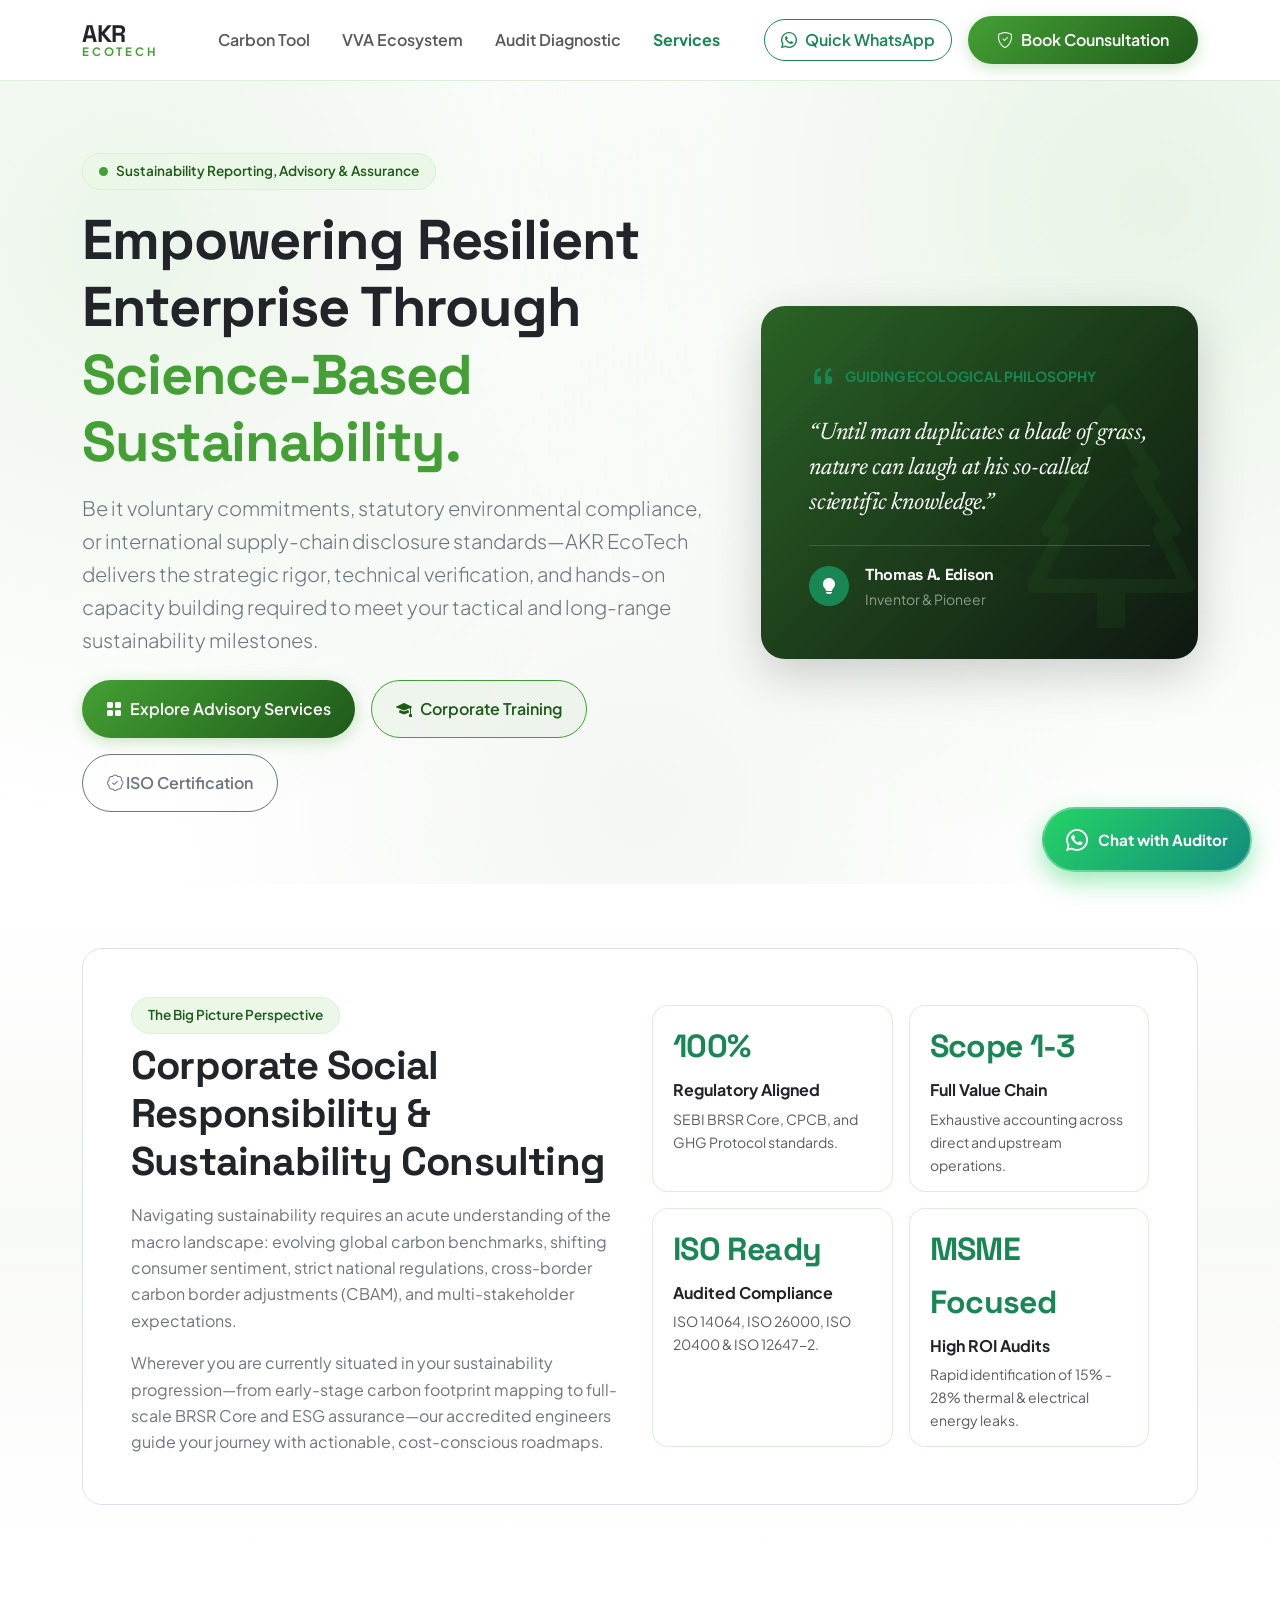
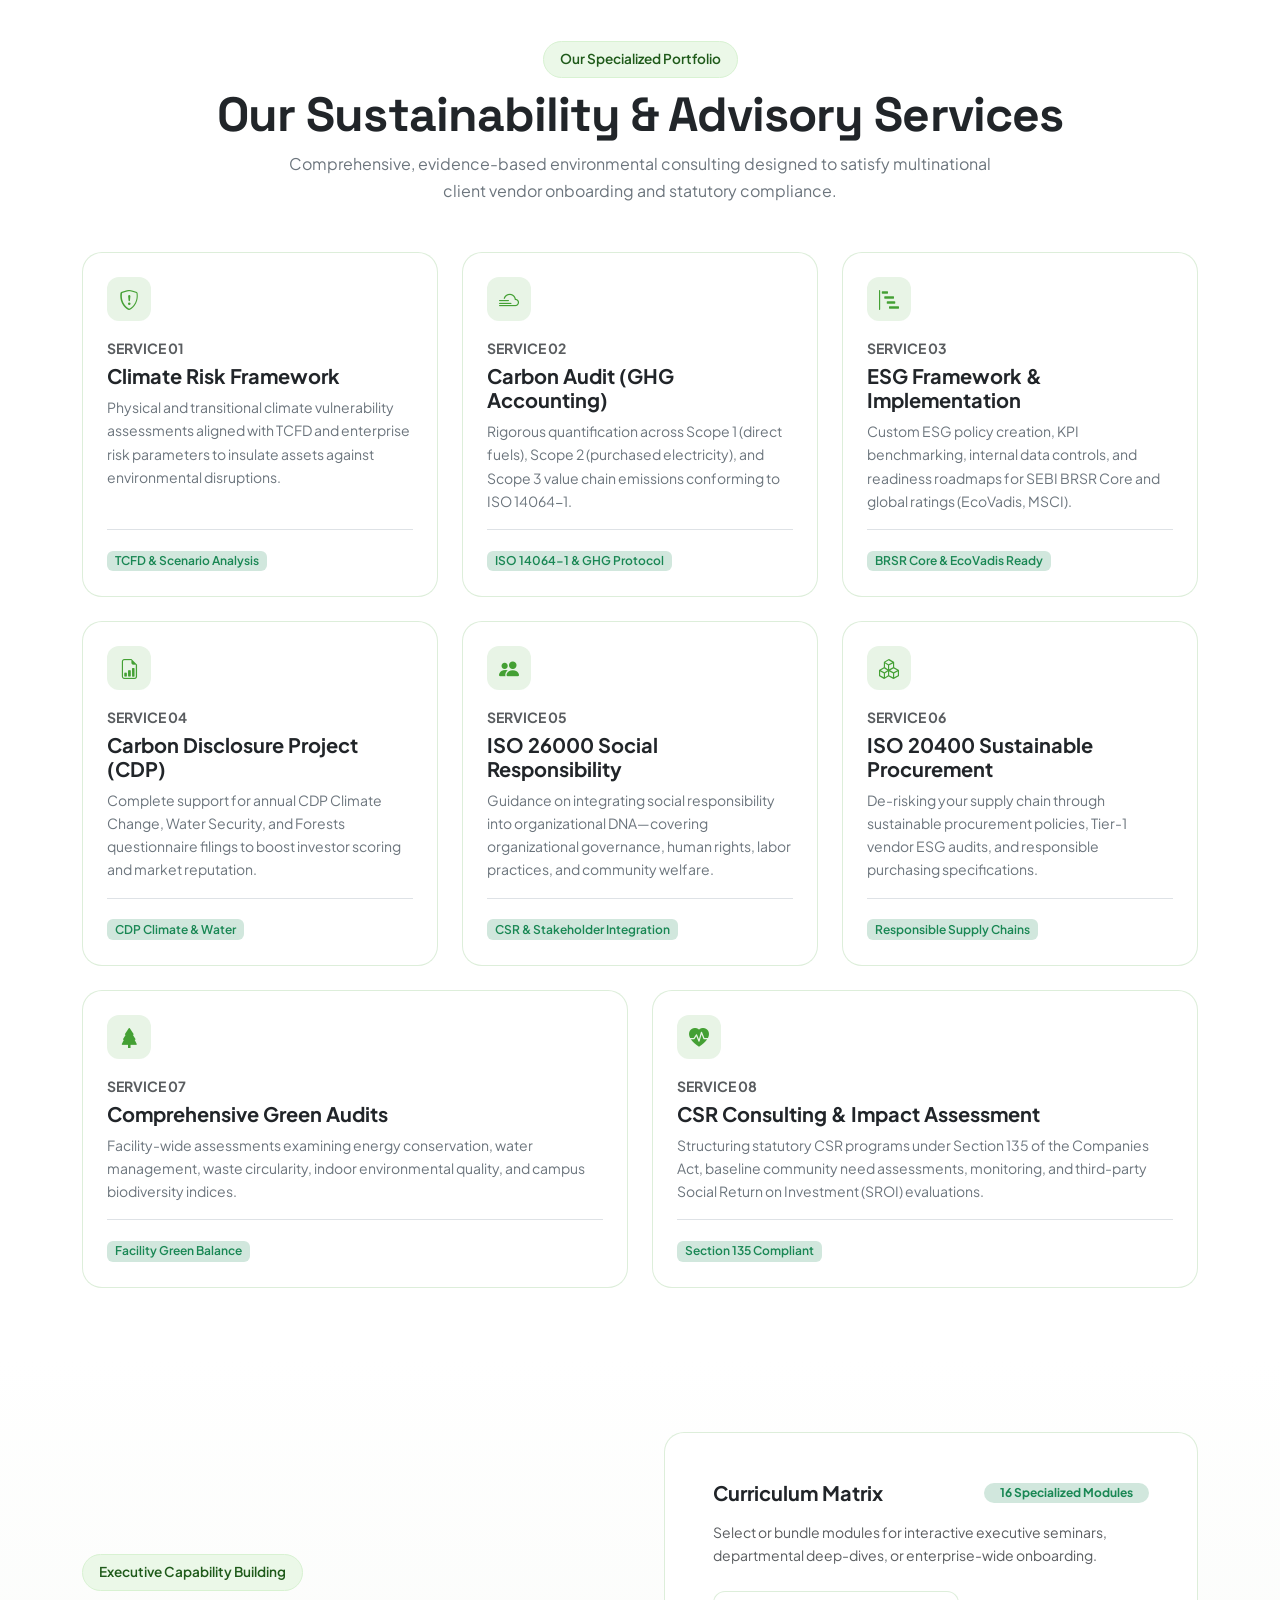
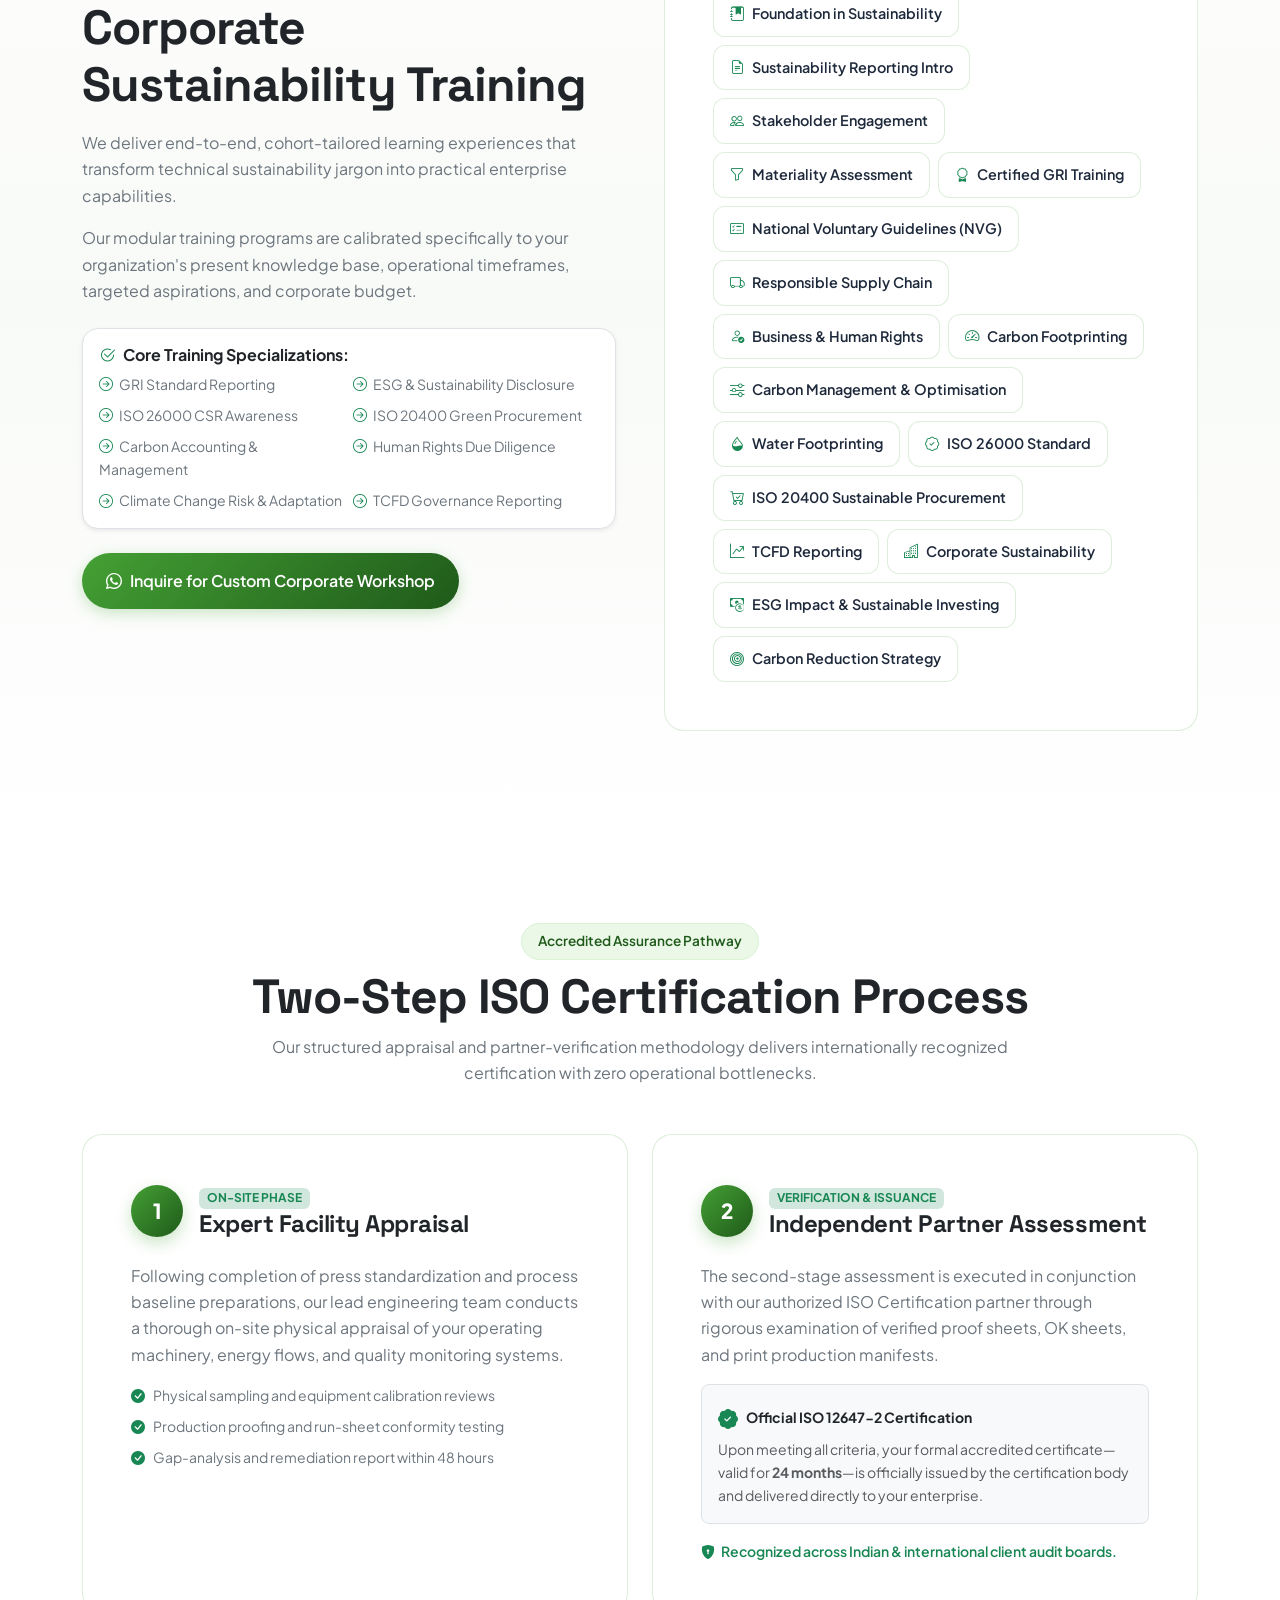
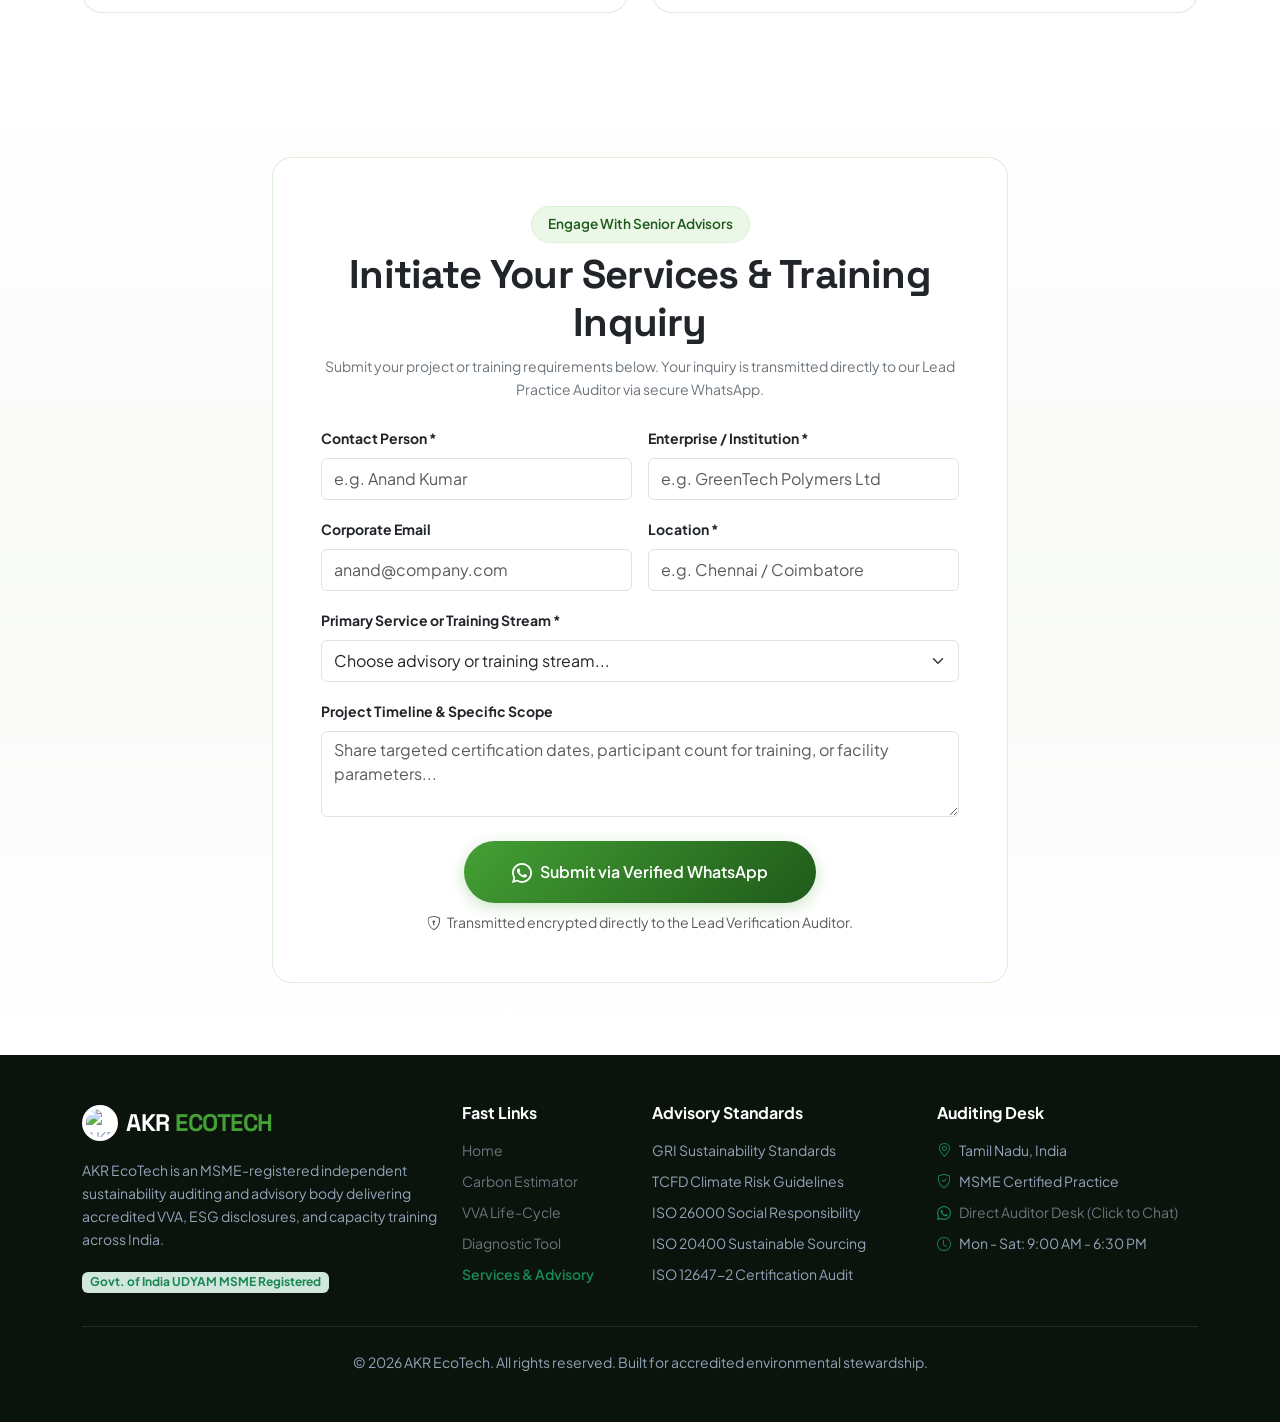
==== commit 9bd9717b: "Updated navigation links and button actions" ====
--- a/akr_ecotech_services_page.html
+++ b/akr_ecotech_services_page.html
@@ -46,18 +46,17 @@
 
       <div class="collapse navbar-collapse" id="navMenu">
         <ul class="navbar-nav mx-auto mb-2 mb-lg-0 fw-semibold">
-          <li class="nav-item"><a class="nav-link px-3" href="index.html">Home</a></li>
-          <li class="nav-item"><a class="nav-link px-3" href="index.html#calculator">Carbon Tool</a></li>
-          <li class="nav-item"><a class="nav-link px-3" href="index.html#vva-journey">VVA Ecosystem</a></li>
-          <li class="nav-item"><a class="nav-link px-3" href="index.html#diagnostic">Audit Diagnostic</a></li>
-          <li class="nav-item"><a class="nav-link px-3 text-success fw-bold active" href="services.html">Services</a></li>
+          <li class="nav-item"><a class="nav-link px-3" href="#calculator">Carbon Tool</a></li>
+          <li class="nav-item"><a class="nav-link px-3" href="#vva-journey">VVA Ecosystem</a></li>
+          <li class="nav-item"><a class="nav-link px-3" href="#diagnostic">Audit Diagnostic</a></li>
+          <li class="nav-item"><a class="nav-link px-3 text-success fw-bold" href="./akr_ecotech_services_page.html">Services</a></li>
         </ul>
         <div class="d-flex align-items-center gap-3">
-          <button type="button" onclick="triggerDirectWhatsApp('Services Navbar Button')" class="btn btn-outline-success rounded-pill px-3 py-2 fw-semibold d-inline-flex align-items-center gap-2">
+          <button type="button" onclick="triggerDirectWhatsApp('Navbar Button')" class="btn btn-outline-success rounded-pill px-3 py-2 fw-semibold d-inline-flex align-items-center gap-2">
             <i class="bi bi-whatsapp"></i> Quick WhatsApp
           </button>
-          <a href="#services-inquiry" class="btn btn-eco-primary">
-            <i class="bi bi-shield-check"></i> Book Consultation
+          <a href="#contact" class="btn btn-eco-primary">
+            <i class="bi bi-shield-check"></i> Book Counsultation
           </a>
         </div>
       </div>
@@ -642,4 +641,4 @@
     }
   </script>
 </body>
-</html>+</html>
